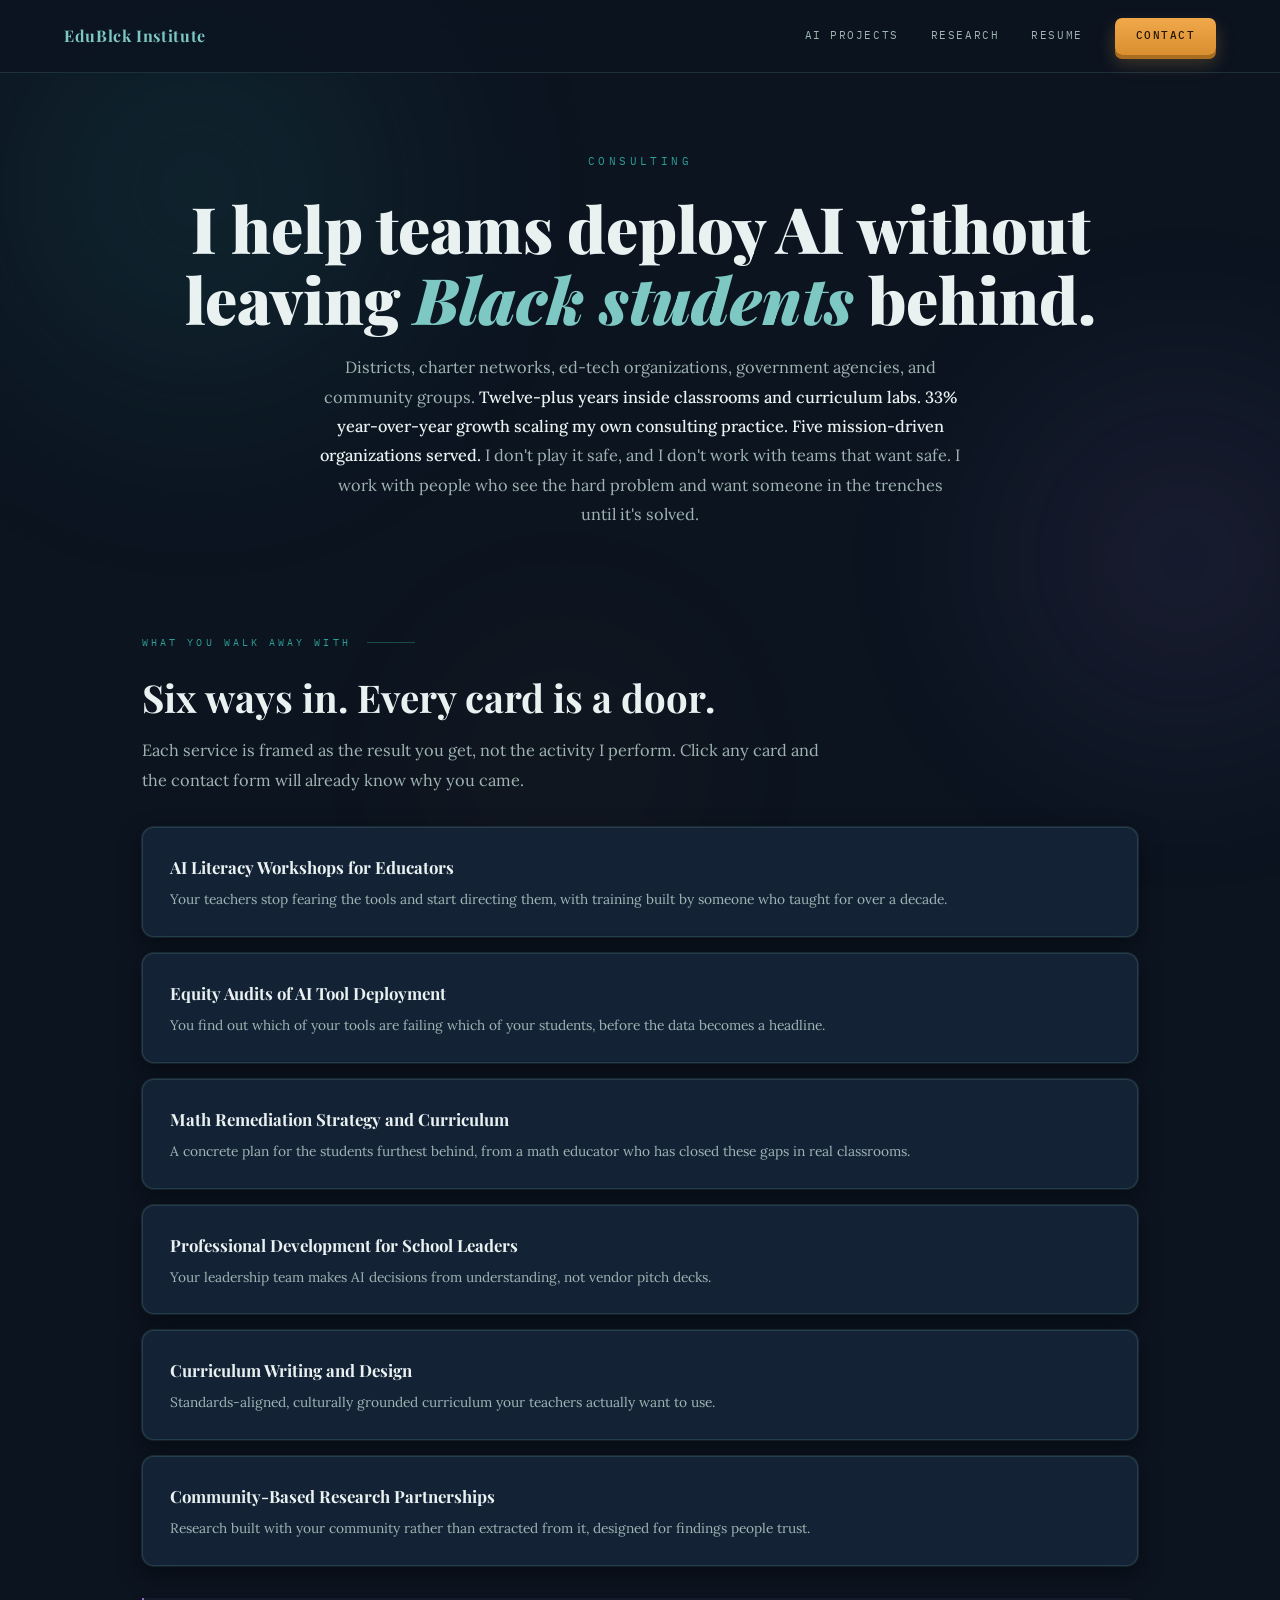
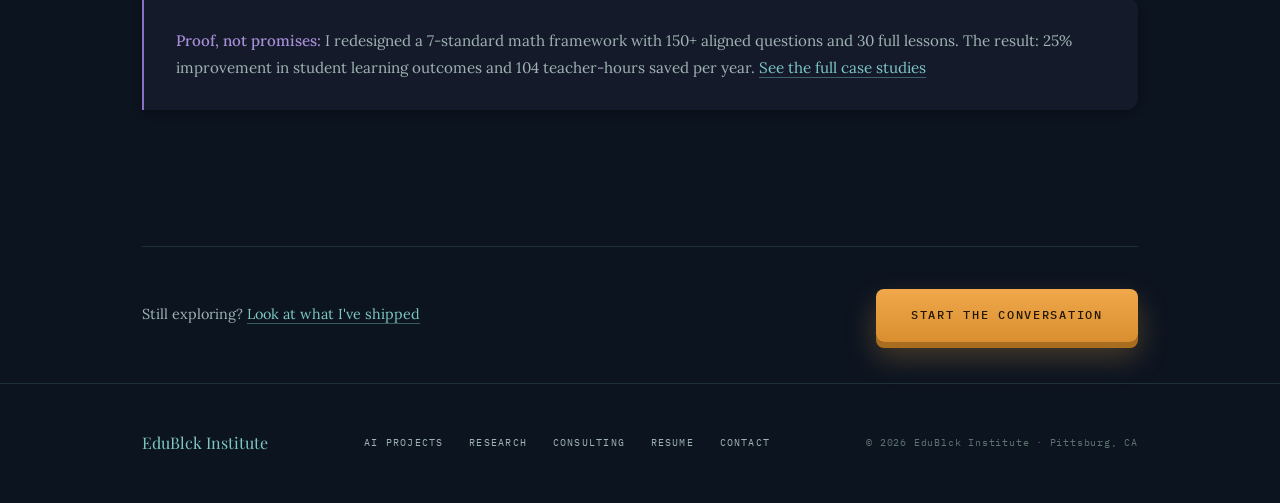
==== consulting.html @ 50e4b8c8 "Add files via upload" ====
<!DOCTYPE html>
<html lang="en">
<head>
    <meta charset="UTF-8">
    <meta name="viewport" content="width=device-width, initial-scale=1.0">
    <title>Consulting · Karla Hannah</title>
    <meta name="description" content="AI literacy workshops, equity audits, math remediation strategy, and curriculum design for districts, ed-tech teams, and community organizations. 12+ years inside classrooms.">
    <link rel="preconnect" href="https://fonts.googleapis.com">
    <link rel="preconnect" href="https://fonts.gstatic.com" crossorigin>
    <link href="https://fonts.googleapis.com/css2?family=Playfair+Display:ital,wght@0,700;0,900;1,700;1,900&family=Lora:ital,wght@0,400;0,500;1,400&family=IBM+Plex+Mono:wght@400;500&display=swap" rel="stylesheet">
    <link rel="stylesheet" href="styles.css">
</head>
<body>

<div class="aurora" aria-hidden="true">
    <div class="blob b1"></div>
    <div class="blob b2"></div>
    <div class="blob b3"></div>
</div>

<nav class="slim">
    <a href="index.html" class="nav-logo">EduBlck Institute</a>
    <a href="projects.html" class="nav-link">AI Projects</a>
    <a href="research.html" class="nav-link">Research</a>
    <a href="resume.html" class="nav-link">Resume</a>
    <a href="contact.html" class="nav-cta">Contact</a>
    <button class="hamburger" id="hamburger" aria-label="Open menu" aria-expanded="false"><span></span><span></span><span></span></button>
</nav>
<div class="drawer-overlay" id="drawerOverlay"></div>
<div class="mobile-drawer" id="mobileDrawer">
    <a href="index.html">Home</a>
    <a href="projects.html">AI Projects</a>
    <a href="research.html">Research</a>
    <a href="resume.html">Resume</a>
    <a href="contact.html">Contact</a>
</div>

<div class="page">
    <div class="wrap">

        <header class="page-head">
            <p class="eyebrow reveal">Consulting</p>
            <h1 class="page-title reveal">I help teams deploy AI without leaving <span class="kinetic">Black students</span> behind.</h1>
            <p class="page-intro reveal">Districts, charter networks, ed-tech organizations, government agencies, and community groups. <strong>Twelve-plus years inside classrooms and curriculum labs. 33% year-over-year growth scaling my own consulting practice. Five mission-driven organizations served.</strong> I don't play it safe, and I don't work with teams that want safe. I work with people who see the hard problem and want someone in the trenches until it's solved.</p>
        </header>

        <section class="section">
            <p class="sec-label reveal">What you walk away with</p>
            <h2 class="reveal">Six ways in. Every card is a door.</h2>
            <p class="page-intro reveal" style="margin:0 0 2rem; text-align:left; max-width:680px;">Each service is framed as the result you get, not the activity I perform. Click any card and the contact form will already know why you came.</p>

            <a class="svc-card reveal" href="contact.html?interest=workshop">
                <span class="svc-arrow">→</span>
                <p class="svc-name">AI Literacy Workshops for Educators</p>
                <p class="svc-result">Your teachers stop fearing the tools and start directing them, with training built by someone who taught for over a decade.</p>
            </a>
            <a class="svc-card reveal" href="contact.html?interest=audit">
                <span class="svc-arrow">→</span>
                <p class="svc-name">Equity Audits of AI Tool Deployment</p>
                <p class="svc-result">You find out which of your tools are failing which of your students, before the data becomes a headline.</p>
            </a>
            <a class="svc-card reveal" href="contact.html?interest=curriculum">
                <span class="svc-arrow">→</span>
                <p class="svc-name">Math Remediation Strategy and Curriculum</p>
                <p class="svc-result">A concrete plan for the students furthest behind, from a math educator who has closed these gaps in real classrooms.</p>
            </a>
            <a class="svc-card reveal" href="contact.html?interest=general">
                <span class="svc-arrow">→</span>
                <p class="svc-name">Professional Development for School Leaders</p>
                <p class="svc-result">Your leadership team makes AI decisions from understanding, not vendor pitch decks.</p>
            </a>
            <a class="svc-card reveal" href="contact.html?interest=curriculum">
                <span class="svc-arrow">→</span>
                <p class="svc-name">Curriculum Writing and Design</p>
                <p class="svc-result">Standards-aligned, culturally grounded curriculum your teachers actually want to use.</p>
            </a>
            <a class="svc-card reveal" href="contact.html?interest=research">
                <span class="svc-arrow">→</span>
                <p class="svc-name">Community-Based Research Partnerships</p>
                <p class="svc-result">Research built with your community rather than extracted from it, designed for findings people trust.</p>
            </a>

            <div class="proof-block reveal">
                <p><strong>Proof, not promises:</strong> I redesigned a 7-standard math framework with 150+ aligned questions and 30 full lessons. The result: 25% improvement in student learning outcomes and 104 teacher-hours saved per year. <a href="projects.html">See the full case studies</a></p>
            </div>
        </section>

        <div class="cta-band reveal">
            <p class="cta-related">Still exploring? <a href="projects.html">Look at what I've shipped</a></p>
            <a href="contact.html?interest=general" class="btn btn-primary">Start the conversation</a>
        </div>
    </div>

    <footer>
        <div class="wrap foot-inner">
            <span class="foot-logo">EduBlck Institute</span>
            <div class="foot-links">
                <a href="projects.html">AI Projects</a>
                <a href="research.html">Research</a>
                <a href="consulting.html">Consulting</a>
                <a href="resume.html">Resume</a>
                <a href="contact.html">Contact</a>
            </div>
            <p class="foot-line">© 2026 EduBlck Institute · Pittsburg, CA</p>
        </div>
    </footer>
</div>

<script src="app.js"></script>
</body>
</html>
---- styles.css ----
/* ============================================================
   EDUBLCK INSTITUTE / DEEP OCEAN AURORA DESIGN SYSTEM
   Built from edublck_design_system_v1 (Phase 5, locked)
   ============================================================ */
:root {
  --ocean: #0C1420;
  --ocean-raise: #101B2B;
  --ocean-card: #142236;
  --teal: #2E9E97;
  --teal-bright: #7EC8C4;
  --violet: #8B6FC4;
  --violet-soft: #A78FD6;
  --amber: #F0A84B;
  --amber-deep: #D98F2F;
  --amber-ledge: #A86D1E;
  --seaglass: #E9F2F1;
  --seaglass-muted: #9FB4B2;
  --ink-muted: #5E7370;
  --line: rgba(126, 200, 196, 0.16);
  --line-strong: rgba(126, 200, 196, 0.35);

  --t-micro: 180ms;
  --t-move: 450ms;
  --t-reveal: 900ms;
  --t-ambient: 18s;
  --ease-out: cubic-bezier(0.22, 1, 0.36, 1);
  --ease-spring: cubic-bezier(0.34, 1.56, 0.64, 1);

  --e1: 0 2px 8px rgba(0,0,0,0.35);
  --e2: 0 8px 24px rgba(0,0,0,0.45), 0 0 0 1px var(--line);
  --e3: 0 16px 48px rgba(0,0,0,0.55), 0 4px 16px rgba(46,158,151,0.12), 0 0 0 1px var(--line-strong);
  --e4: 0 28px 80px rgba(0,0,0,0.65), 0 8px 32px rgba(139,111,196,0.18), 0 0 0 1px var(--line-strong);

  --display: 'Playfair Display', Georgia, serif;
  --body: 'Lora', Georgia, serif;
  --mono: 'IBM Plex Mono', 'Courier New', monospace;
}

* { margin: 0; padding: 0; box-sizing: border-box; }
html { scroll-behavior: smooth; }
body {
  background: var(--ocean);
  color: var(--seaglass);
  font-family: var(--body);
  font-size: 17px;
  line-height: 1.8;
  overflow-x: hidden;
}
::selection { background: var(--teal); color: var(--ocean); }

/* ============ AMBIANCE: AURORA ============ */
.aurora { position: fixed; inset: 0; z-index: 0; pointer-events: none; overflow: hidden; }
.aurora .blob {
  position: absolute; border-radius: 50%;
  filter: blur(90px); opacity: 0.32;
  animation: drift var(--t-ambient) ease-in-out infinite alternate;
}
.aurora .b1 { width: 55vw; height: 55vw; background: radial-gradient(circle, rgba(46,158,151,0.5), transparent 65%); top: -18%; left: -12%; }
.aurora .b2 { width: 45vw; height: 45vw; background: radial-gradient(circle, rgba(139,111,196,0.45), transparent 65%); top: 30%; right: -15%; animation-delay: -6s; }
.aurora .b3 { width: 38vw; height: 38vw; background: radial-gradient(circle, rgba(240,168,75,0.14), transparent 65%); bottom: -12%; left: 25%; animation-delay: -12s; }
@keyframes drift {
  from { transform: translate(0,0) scale(1); }
  to   { transform: translate(4vw, -3vh) scale(1.12); }
}

.page { position: relative; z-index: 1; }

/* ============ NAV (destination pages) ============ */
nav.slim {
  position: fixed; top: 0; left: 0; right: 0; z-index: 200;
  display: flex; align-items: center; gap: 2rem;
  padding: 1.1rem 4rem;
  background: rgba(12, 20, 32, 0.82);
  backdrop-filter: blur(14px);
  -webkit-backdrop-filter: blur(14px);
  border-bottom: 1px solid var(--line);
}
.nav-logo {
  font-family: var(--display); font-weight: 700; font-size: 1rem;
  color: var(--teal-bright); text-decoration: none; letter-spacing: 0.04em;
  margin-right: auto;
}
nav.slim a.nav-link {
  color: var(--seaglass-muted); text-decoration: none;
  font-family: var(--mono); font-size: 0.7rem;
  letter-spacing: 0.14em; text-transform: uppercase;
  padding-bottom: 3px; position: relative;
  transition: color var(--t-micro);
}
nav.slim a.nav-link::after {
  content: ''; position: absolute; left: 0; bottom: 0;
  width: 0%; height: 1px; background: var(--teal);
  transition: width var(--t-move) var(--ease-out);
}
nav.slim a.nav-link:hover { color: var(--teal-bright); }
nav.slim a.nav-link:hover::after { width: 100%; }
.nav-cta {
  font-family: var(--mono); font-size: 0.68rem; letter-spacing: 0.14em;
  text-transform: uppercase; text-decoration: none;
  color: #241704; font-weight: 500;
  background: linear-gradient(180deg, var(--amber), var(--amber-deep));
  padding: 0.55rem 1.3rem; border-radius: 7px;
  box-shadow: 0 4px 0 var(--amber-ledge), 0 8px 18px rgba(240,168,75,0.25);
  transition: transform var(--t-micro) var(--ease-out), box-shadow var(--t-micro) var(--ease-out);
}
.nav-cta:hover { transform: translateY(-2px); box-shadow: 0 6px 0 var(--amber-ledge), 0 12px 26px rgba(240,168,75,0.35); }
.nav-cta:active { transform: translateY(2px); box-shadow: 0 1px 0 var(--amber-ledge), 0 4px 10px rgba(240,168,75,0.2); }

/* Mobile drawer */
.hamburger {
  display: none; flex-direction: column; gap: 5px;
  background: none; border: none; cursor: pointer; padding: 6px; z-index: 300;
}
.hamburger span { width: 24px; height: 2px; background: var(--teal-bright); transition: transform var(--t-move), opacity var(--t-move); }
.hamburger.open span:nth-child(1) { transform: translateY(7px) rotate(45deg); }
.hamburger.open span:nth-child(2) { opacity: 0; }
.hamburger.open span:nth-child(3) { transform: translateY(-7px) rotate(-45deg); }
.mobile-drawer {
  position: fixed; top: 0; right: -100%; z-index: 250;
  width: min(300px, 85vw); height: 100vh;
  background: var(--ocean-raise); border-left: 1px solid var(--line-strong);
  display: flex; flex-direction: column; justify-content: center;
  padding: 3rem 2.4rem; gap: 1.7rem;
  transition: right var(--t-move) var(--ease-out);
}
.mobile-drawer.open { right: 0; }
.mobile-drawer a { color: var(--seaglass); text-decoration: none; font-family: var(--display); font-size: 1.35rem; }
.mobile-drawer a:hover { color: var(--teal-bright); }
.drawer-overlay {
  position: fixed; inset: 0; z-index: 240;
  background: rgba(0,0,0,0.6); opacity: 0; pointer-events: none;
  transition: opacity var(--t-move);
}
.drawer-overlay.open { opacity: 1; pointer-events: auto; }

/* ============ LAYOUT ============ */
.wrap { max-width: 1060px; margin: 0 auto; padding: 0 2rem; }
.page-head { padding: 9.5rem 0 3.5rem; text-align: center; }
.eyebrow {
  font-family: var(--mono); font-size: 0.66rem; letter-spacing: 0.32em;
  text-transform: uppercase; color: var(--teal); margin-bottom: 1.4rem;
}
h1.page-title {
  font-family: var(--display); font-weight: 900;
  font-size: clamp(2.4rem, 6vw, 4rem); line-height: 1.1;
  margin-bottom: 1.2rem;
}
h1.page-title .kinetic {
  display: inline-block; font-style: italic; color: var(--teal-bright);
  transition: letter-spacing var(--t-move) var(--ease-out), color var(--t-move);
}
h1.page-title .kinetic:hover { letter-spacing: 0.05em; color: var(--violet-soft); }
.page-intro { max-width: 640px; margin: 0 auto; color: var(--seaglass-muted); font-size: 1.02rem; }
.page-intro strong { color: var(--seaglass); font-weight: 500; }
.section { padding: 3rem 0 4.5rem; }
.sec-label {
  font-family: var(--mono); font-size: 0.64rem; letter-spacing: 0.3em;
  text-transform: uppercase; color: var(--teal); margin-bottom: 1.4rem;
  display: flex; align-items: center; gap: 1rem;
}
.sec-label::after { content: ''; flex: 0 0 48px; height: 1px; background: var(--teal); opacity: 0.4; }
h2 { font-family: var(--display); font-weight: 700; font-size: clamp(1.7rem, 3.5vw, 2.4rem); line-height: 1.2; margin-bottom: 1rem; }

/* ============ SCROLL REVEAL ============ */
.reveal { opacity: 0; transform: translateY(28px); transition: opacity var(--t-reveal) var(--ease-out), transform var(--t-reveal) var(--ease-out); }
.reveal.visible { opacity: 1; transform: translateY(0); }

/* ============ BUTTONS ============ */
.btn {
  display: inline-block; font-family: var(--mono); font-size: 0.72rem;
  letter-spacing: 0.15em; text-transform: uppercase; font-weight: 500;
  cursor: pointer; border-radius: 8px; padding: 1rem 2.2rem;
  border: none; text-decoration: none; text-align: center;
}
.btn-primary {
  background: linear-gradient(180deg, var(--amber), var(--amber-deep));
  color: #241704;
  box-shadow: 0 6px 0 var(--amber-ledge), 0 14px 30px rgba(240,168,75,0.28);
  transition: transform var(--t-micro) var(--ease-out), box-shadow var(--t-micro) var(--ease-out), filter var(--t-micro);
}
.btn-primary:hover { transform: translateY(-3px); box-shadow: 0 9px 0 var(--amber-ledge), 0 20px 40px rgba(240,168,75,0.38); filter: brightness(1.05); }
.btn-primary:active { transform: translateY(3px); box-shadow: 0 2px 0 var(--amber-ledge), 0 6px 14px rgba(240,168,75,0.25); }
.btn-ghost {
  background: rgba(46,158,151,0.06); color: var(--teal-bright);
  border: 1px solid var(--line-strong);
  backdrop-filter: blur(6px);
  transition: transform var(--t-micro) var(--ease-out), border-color var(--t-micro), background var(--t-micro), box-shadow var(--t-micro);
}
.btn-ghost:hover { transform: translateY(-3px); border-color: var(--teal); background: rgba(46,158,151,0.14); box-shadow: 0 12px 28px rgba(46,158,151,0.18); }
.btn-ghost:active { transform: translateY(0); }

/* ============ ENTRY FORK ============ */
.fork-head { min-height: 38vh; display: flex; flex-direction: column; justify-content: flex-end; text-align: center; padding: 8rem 0 2.5rem; }
.tile-grid {
  display: grid; grid-template-columns: repeat(auto-fit, minmax(215px, 1fr));
  gap: 1.5rem; padding: 1.5rem 0 2.5rem;
}
.path-tile {
  position: relative; display: block; text-decoration: none;
  background: linear-gradient(160deg, rgba(20,34,54,0.9), rgba(16,27,43,0.95));
  backdrop-filter: blur(10px);
  border: 1px solid var(--line); border-radius: 14px;
  padding: 2.6rem 1.6rem 2rem; text-align: center;
  box-shadow: var(--e2);
  transition: transform var(--t-move) var(--ease-out), box-shadow var(--t-move) var(--ease-out), border-color var(--t-move);
}
.path-tile:hover { transform: translateY(-10px); box-shadow: var(--e4); border-color: var(--line-strong); }
.path-tile:active { transform: translateY(-6px) scale(0.99); transition-duration: var(--t-micro); }
.tile-icon {
  width: 58px; height: 58px; margin: 0 auto 1.2rem;
  display: flex; align-items: center; justify-content: center;
  border-radius: 16px;
  background: linear-gradient(145deg, rgba(46,158,151,0.22), rgba(139,111,196,0.22));
  border: 1px solid var(--line-strong);
  box-shadow: 0 10px 24px rgba(0,0,0,0.4), inset 0 1px 0 rgba(233,242,241,0.12);
  animation: floaty 5.5s ease-in-out infinite;
}
.path-tile:nth-child(2) .tile-icon { animation-delay: -1.4s; }
.path-tile:nth-child(3) .tile-icon { animation-delay: -2.8s; }
.path-tile:nth-child(4) .tile-icon { animation-delay: -4.2s; }
.path-tile:hover .tile-icon { animation-play-state: paused; transform: translateY(-4px) scale(1.06); transition: transform var(--t-move) var(--ease-spring); }
@keyframes floaty { 0%, 100% { transform: translateY(0); } 50% { transform: translateY(-9px); } }
.tile-icon svg { width: 26px; height: 26px; stroke: var(--teal-bright); fill: none; stroke-width: 1.7; stroke-linecap: round; stroke-linejoin: round; }
.tile-name { font-family: var(--display); font-size: 1.08rem; font-weight: 700; color: var(--seaglass); margin-bottom: 0.35rem; }
.tile-line { font-size: 0.8rem; color: var(--seaglass-muted); font-style: italic; }
.tile-glow {
  position: absolute; inset: auto 15% -18px 15%; height: 26px; border-radius: 50%;
  background: radial-gradient(ellipse, rgba(46,158,151,0.35), transparent 70%);
  filter: blur(10px); opacity: 0; transition: opacity var(--t-move); pointer-events: none;
}
.path-tile:hover .tile-glow { opacity: 1; }
.fast-lane {
  text-align: center; padding-bottom: 3rem;
  font-family: var(--mono); font-size: 0.7rem; letter-spacing: 0.12em; text-transform: uppercase;
}
.fast-lane a { color: var(--ink-muted); text-decoration: none; border-bottom: 1px solid transparent; transition: color var(--t-micro), border-color var(--t-micro); }
.fast-lane a:hover { color: var(--teal-bright); border-color: var(--teal-bright); }

/* ============ CARDS / ACCORDION ============ */
.acc-card {
  background: var(--ocean-card); border: 1px solid var(--line); border-radius: 12px;
  margin-bottom: 1.1rem; box-shadow: var(--e2); overflow: hidden;
  transition: transform var(--t-move) var(--ease-out), box-shadow var(--t-move) var(--ease-out), border-color var(--t-move);
}
.acc-card:hover { border-color: var(--line-strong); }
.acc-card.open { box-shadow: var(--e4); transform: translateY(-4px); border-color: var(--line-strong); }
.acc-head {
  width: 100%; display: flex; align-items: center; gap: 1.4rem;
  padding: 1.6rem 1.8rem; cursor: pointer; background: none; border: none;
  text-align: left; color: var(--seaglass); font-family: var(--body);
}
.acc-index { font-family: var(--mono); font-size: 0.72rem; color: var(--teal); letter-spacing: 0.1em; flex-shrink: 0; }
.acc-title { font-family: var(--display); font-size: 1.15rem; font-weight: 700; flex: 1; line-height: 1.35; }
.acc-stat { font-family: var(--display); font-size: 1.35rem; font-weight: 900; color: var(--teal-bright); flex-shrink: 0; }
.acc-chev { flex-shrink: 0; transition: transform var(--t-move) var(--ease-out); color: var(--seaglass-muted); }
.acc-card.open .acc-chev { transform: rotate(180deg); color: var(--teal-bright); }
.acc-body { max-height: 0; overflow: hidden; transition: max-height var(--t-move) var(--ease-out); }
.acc-inner { padding: 0 1.8rem 1.8rem; }
.beat { display: grid; grid-template-columns: 110px 1fr; gap: 1.2rem; padding: 0.85rem 0; border-top: 1px solid var(--line); }
.beat-label { font-family: var(--mono); font-size: 0.62rem; letter-spacing: 0.16em; text-transform: uppercase; color: var(--violet-soft); padding-top: 0.35rem; }
.beat p { font-size: 0.92rem; color: var(--seaglass-muted); line-height: 1.85; }
.beat p strong { color: var(--seaglass); font-weight: 500; }
.tag-row { display: flex; flex-wrap: wrap; gap: 0.6rem; padding-top: 1.2rem; }
.tag {
  font-family: var(--mono); font-size: 0.6rem; letter-spacing: 0.1em; text-transform: uppercase;
  color: var(--seaglass-muted); border: 1px solid var(--line); border-radius: 20px;
  padding: 0.35rem 0.9rem; transition: all var(--t-micro) var(--ease-out);
}
.tag:hover { color: var(--teal-bright); border-color: var(--teal); transform: translateY(-2px); background: rgba(46,158,151,0.08); }

/* ============ STAT CARDS ============ */
.stat-grid { display: grid; grid-template-columns: repeat(auto-fit, minmax(200px, 1fr)); gap: 1.4rem; }
.stat-card {
  background: var(--ocean-card); border: 1px solid var(--line); border-radius: 12px;
  padding: 1.8rem; box-shadow: var(--e2); text-align: center;
  transition: transform var(--t-move) var(--ease-out), box-shadow var(--t-move) var(--ease-out);
}
.stat-card:hover { transform: translateY(-6px); box-shadow: var(--e3); }
.stat-num { font-family: var(--display); font-size: 2.4rem; font-weight: 900; color: var(--teal-bright); line-height: 1; }
.stat-num sup { font-size: 0.42em; color: var(--violet-soft); }
.stat-lbl { font-family: var(--mono); font-size: 0.6rem; letter-spacing: 0.13em; text-transform: uppercase; color: var(--seaglass-muted); margin-top: 0.8rem; line-height: 1.8; }

/* ============ SERVICE CARDS ============ */
.svc-card {
  display: block; text-decoration: none;
  background: var(--ocean-card); border: 1px solid var(--line); border-radius: 12px;
  padding: 1.5rem 1.7rem; margin-bottom: 1rem; box-shadow: var(--e2);
  transition: transform var(--t-move) var(--ease-out), box-shadow var(--t-move) var(--ease-out), border-color var(--t-move);
}
.svc-card:hover { transform: translateY(-5px) translateX(4px); box-shadow: var(--e3); border-color: var(--line-strong); }
.svc-name { font-family: var(--display); font-size: 1.05rem; font-weight: 700; color: var(--seaglass); margin-bottom: 0.3rem; }
.svc-result { font-size: 0.86rem; color: var(--seaglass-muted); }
.svc-arrow { float: right; color: var(--teal-bright); font-family: var(--mono); font-size: 0.8rem; opacity: 0; transform: translateX(-6px); transition: opacity var(--t-micro), transform var(--t-move) var(--ease-out); }
.svc-card:hover .svc-arrow { opacity: 1; transform: translateX(0); }

/* ============ PROOF / QUOTE BLOCKS ============ */
.proof-block {
  border-left: 2px solid var(--violet); border-radius: 0 12px 12px 0;
  background: rgba(139,111,196,0.07); padding: 1.8rem 2rem; margin: 2rem 0;
  box-shadow: var(--e1);
}
.proof-block p { color: var(--seaglass-muted); font-size: 0.95rem; }
.proof-block p strong { color: var(--violet-soft); font-weight: 500; }
.proof-block a { color: var(--teal-bright); text-decoration: none; border-bottom: 1px solid rgba(126,200,196,0.4); }

/* ============ THEME TILES (research) ============ */
.theme-grid { display: grid; grid-template-columns: repeat(auto-fit, minmax(190px, 1fr)); gap: 0.9rem; margin-bottom: 1.4rem; }
.theme-tile {
  background: var(--ocean-card); border: 1px solid var(--line); border-radius: 10px;
  padding: 1.2rem 1rem; text-align: center; cursor: pointer;
  font-family: var(--mono); font-size: 0.66rem; letter-spacing: 0.1em; text-transform: uppercase;
  color: var(--seaglass-muted); box-shadow: var(--e1);
  transition: all var(--t-move) var(--ease-out);
}
.theme-tile:hover { transform: translateY(-4px); color: var(--teal-bright); border-color: var(--line-strong); box-shadow: var(--e3); }
.theme-tile.active { color: var(--ocean); background: linear-gradient(145deg, var(--teal-bright), var(--teal)); border-color: var(--teal); box-shadow: var(--e3); }
.theme-detail {
  background: var(--ocean-card); border: 1px solid var(--line-strong); border-radius: 12px;
  padding: 2rem; box-shadow: var(--e4); display: none;
}
.theme-detail.show { display: block; animation: themein var(--t-move) var(--ease-out); }
@keyframes themein { from { opacity: 0; transform: translateY(14px); } to { opacity: 1; transform: translateY(0); } }
.theme-detail h3 { font-family: var(--display); font-size: 1.25rem; margin-bottom: 0.4rem; }
.theme-detail .src { font-size: 0.78rem; font-style: italic; color: var(--ink-muted); margin-bottom: 1rem; }
.theme-detail p.body { font-size: 0.94rem; color: var(--seaglass-muted); }

/* ============ FORMS ============ */
.form-col { max-width: 460px; margin: 0 auto; display: flex; flex-direction: column; gap: 1.3rem; }
.f-group { display: flex; flex-direction: column; }
.f-group > label {
  font-family: var(--mono); font-size: 0.64rem; letter-spacing: 0.14em;
  text-transform: uppercase; color: var(--teal-bright); margin-bottom: 0.6rem;
}
.f-group input[type="text"], .f-group input[type="email"], .f-group textarea {
  width: 100%; padding: 1rem 1.1rem; border-radius: 8px;
  background: var(--ocean-raise); border: 1px solid var(--line);
  color: var(--seaglass); font-family: var(--body); font-size: 0.95rem;
  transition: border-color var(--t-micro), box-shadow var(--t-move) var(--ease-out);
}
.f-group input:focus, .f-group textarea:focus {
  outline: none; border-color: var(--teal);
  box-shadow: 0 0 0 4px rgba(46,158,151,0.15), 0 0 24px rgba(46,158,151,0.2);
}
.check-group { display: flex; flex-direction: column; gap: 0.75rem; }
.check-label {
  display: flex; align-items: flex-start; cursor: pointer;
  font-size: 0.92rem; color: var(--seaglass-muted); line-height: 1.5;
  transition: color var(--t-micro);
}
.check-label:hover { color: var(--seaglass); }
.check-label input[type="checkbox"] {
  margin-right: 0.8rem; margin-top: 4px; width: 17px; height: 17px;
  flex-shrink: 0; accent-color: var(--teal); cursor: pointer;
}
.consent-group { border-top: 1px solid var(--line); padding-top: 1.5rem; }
.err { color: #E58A6E; font-size: 0.8rem; margin-top: 0.45rem; display: none; }
.err.show { display: block; }
.reply-line { font-family: var(--mono); font-size: 0.62rem; letter-spacing: 0.12em; text-transform: uppercase; color: var(--ink-muted); }
.form-msg { padding: 1rem 1.2rem; border-radius: 8px; font-size: 0.9rem; display: none; }
.form-msg.success { display: block; background: rgba(46,158,151,0.12); color: var(--teal-bright); border: 1px solid var(--line-strong); }
.form-msg.error { display: block; background: rgba(229,138,110,0.08); color: #E5A08C; border: 1px solid rgba(229,138,110,0.3); }

/* ============ RESUME (quiet room) ============ */
.resume-wrap { max-width: 780px; margin: 0 auto; }
.resume-block { background: var(--ocean-card); border: 1px solid var(--line); border-radius: 12px; padding: 2.2rem 2.4rem; margin-bottom: 1.4rem; box-shadow: var(--e1); }
.resume-block h3 { font-family: var(--display); font-size: 1.2rem; margin-bottom: 1.1rem; color: var(--teal-bright); }
.r-item { padding: 1rem 0; border-top: 1px solid var(--line); }
.r-item:first-of-type { border-top: none; padding-top: 0; }
.r-role { font-family: var(--body); font-weight: 500; font-size: 1rem; color: var(--seaglass); }
.r-meta { font-family: var(--mono); font-size: 0.62rem; letter-spacing: 0.12em; text-transform: uppercase; color: var(--ink-muted); margin: 0.25rem 0 0.6rem; }
.r-item p.desc { font-size: 0.88rem; color: var(--seaglass-muted); line-height: 1.8; }

/* ============ CTA BAND + FOOTER ============ */
.cta-band {
  display: flex; align-items: center; justify-content: space-between; gap: 1.5rem;
  flex-wrap: wrap; border-top: 1px solid var(--line);
  padding: 2.6rem 0; margin-top: 2rem;
}
.cta-related { font-size: 0.9rem; color: var(--seaglass-muted); }
.cta-related a { color: var(--teal-bright); text-decoration: none; border-bottom: 1px solid rgba(126,200,196,0.4); transition: color var(--t-micro); }
.cta-related a:hover { color: var(--violet-soft); }
footer { border-top: 1px solid var(--line); padding: 2.8rem 0; position: relative; z-index: 1; }
.foot-inner { display: flex; justify-content: space-between; align-items: center; gap: 1.5rem; flex-wrap: wrap; }
.foot-logo { font-family: var(--display); font-size: 1rem; color: var(--teal-bright); }
.foot-links { display: flex; gap: 1.6rem; flex-wrap: wrap; }
.foot-links a { color: var(--seaglass-muted); text-decoration: none; font-family: var(--mono); font-size: 0.64rem; letter-spacing: 0.12em; text-transform: uppercase; transition: color var(--t-micro); }
.foot-links a:hover { color: var(--teal-bright); }
.foot-line { font-family: var(--mono); font-size: 0.62rem; letter-spacing: 0.08em; color: var(--ink-muted); }

/* ============ ACCESSIBILITY + RESPONSIVE ============ */
@media (prefers-reduced-motion: reduce) {
  html { scroll-behavior: auto; }
  .aurora .blob, .tile-icon { animation: none !important; }
  .reveal { opacity: 1; transform: none; transition: none; }
  *, *::before, *::after { transition-duration: 0.001s !important; animation-duration: 0.001s !important; }
}
@media (max-width: 900px) {
  nav.slim { padding: 1rem 1.4rem; gap: 1.2rem; }
  nav.slim a.nav-link, nav.slim .nav-cta { display: none; }
  .hamburger { display: flex; margin-left: auto; }
  .wrap { padding: 0 1.3rem; }
  .page-head { padding: 7.5rem 0 2.5rem; }
  .beat { grid-template-columns: 1fr; gap: 0.3rem; }
  .cta-band { flex-direction: column; align-items: flex-start; }
  .foot-inner { flex-direction: column; align-items: flex-start; }
}
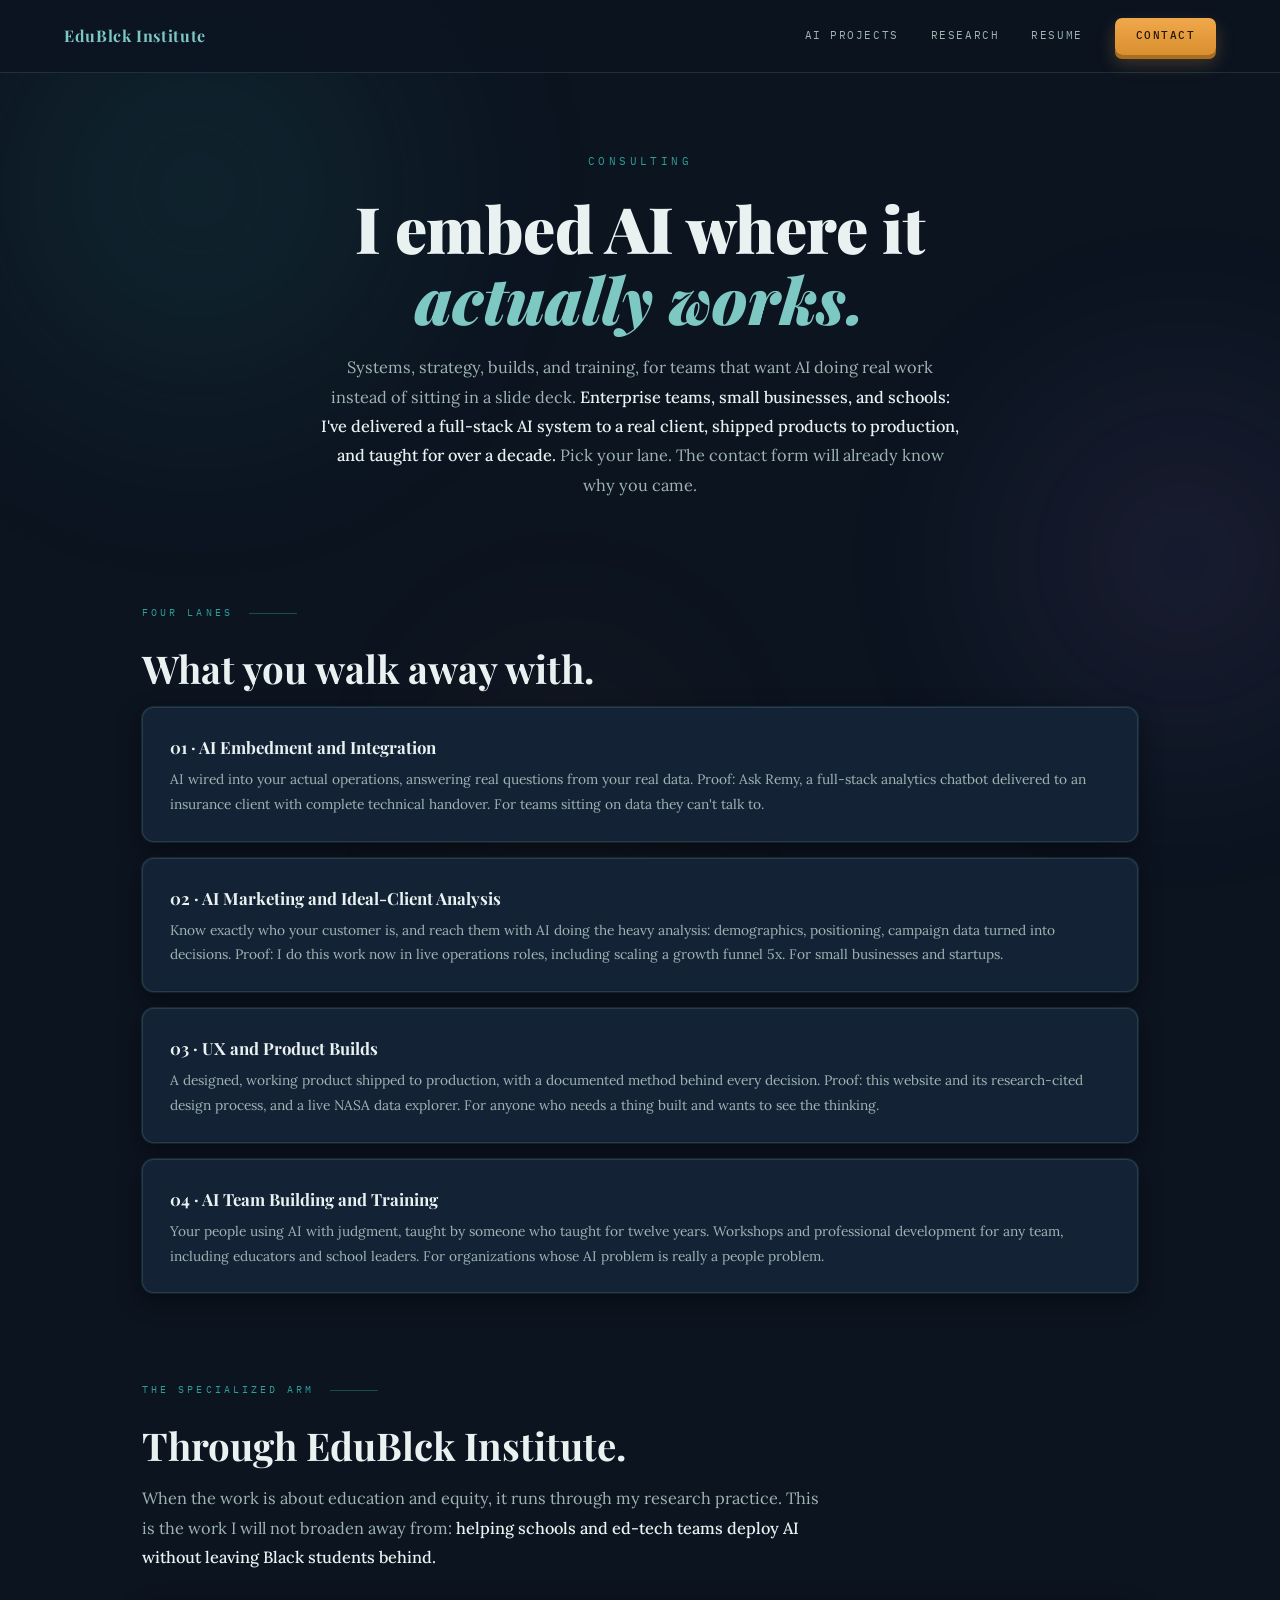
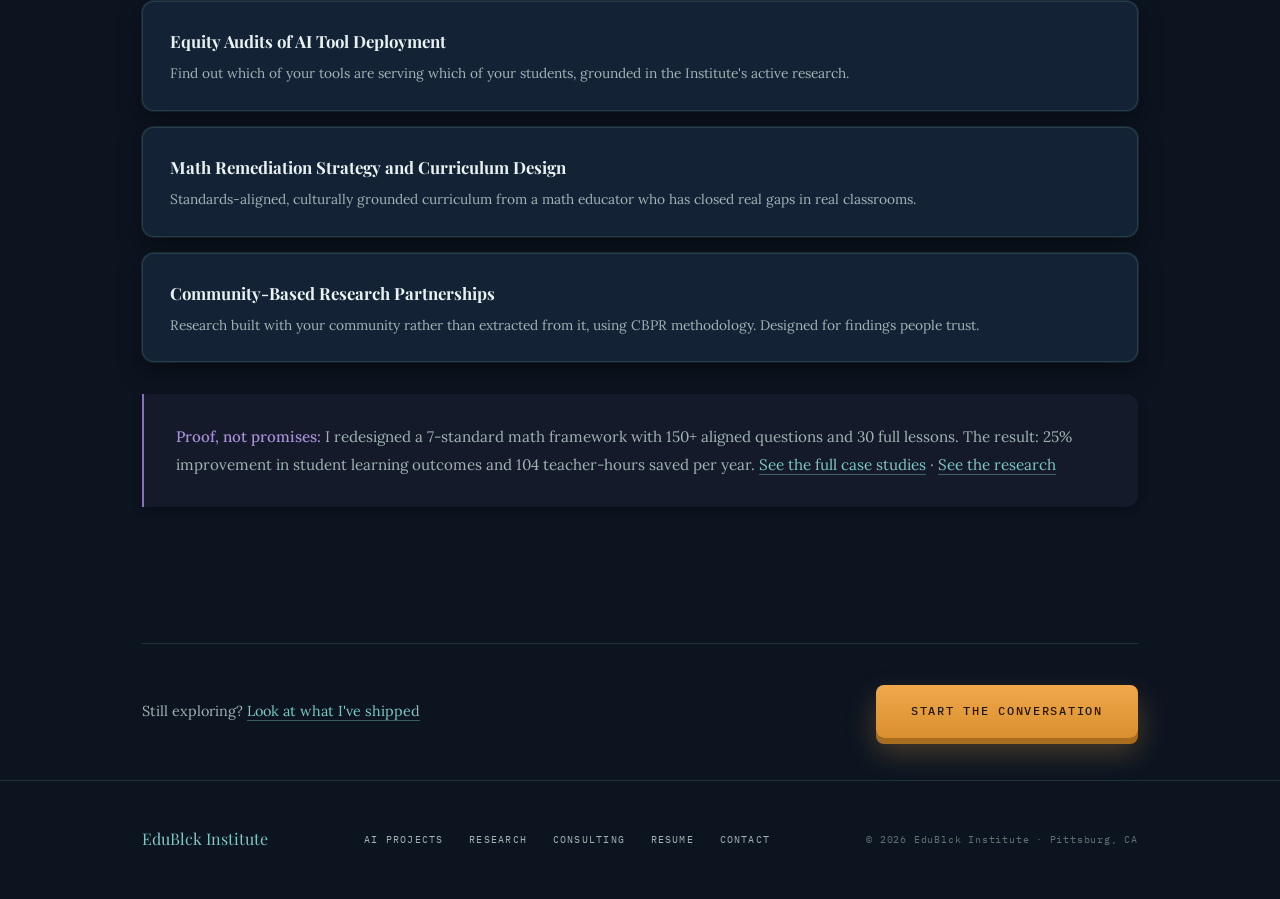
==== commit daf190ce: "Add files via upload" ====
--- a/consulting.html
+++ b/consulting.html
@@ -4,7 +4,7 @@
     <meta charset="UTF-8">
     <meta name="viewport" content="width=device-width, initial-scale=1.0">
     <title>Consulting · Karla Hannah</title>
-    <meta name="description" content="AI literacy workshops, equity audits, math remediation strategy, and curriculum design for districts, ed-tech teams, and community organizations. 12+ years inside classrooms.">
+    <meta name="description" content="AI embedment, AI-driven marketing analysis, UX and product builds, and AI team training, for enterprises, small businesses, and schools. Education equity work runs through EduBlck Institute.">
     <link rel="preconnect" href="https://fonts.googleapis.com">
     <link rel="preconnect" href="https://fonts.gstatic.com" crossorigin>
     <link href="https://fonts.googleapis.com/css2?family=Playfair+Display:ital,wght@0,700;0,900;1,700;1,900&family=Lora:ital,wght@0,400;0,500;1,400&family=IBM+Plex+Mono:wght@400;500&display=swap" rel="stylesheet">
@@ -40,48 +40,57 @@
 
         <header class="page-head">
             <p class="eyebrow reveal">Consulting</p>
-            <h1 class="page-title reveal">I help teams deploy AI without leaving <span class="kinetic">Black students</span> behind.</h1>
-            <p class="page-intro reveal">Districts, charter networks, ed-tech organizations, government agencies, and community groups. <strong>Twelve-plus years inside classrooms and curriculum labs. 33% year-over-year growth scaling my own consulting practice. Five mission-driven organizations served.</strong> I don't play it safe, and I don't work with teams that want safe. I work with people who see the hard problem and want someone in the trenches until it's solved.</p>
+            <h1 class="page-title reveal">I embed AI where it <span class="kinetic">actually works.</span></h1>
+            <p class="page-intro reveal">Systems, strategy, builds, and training, for teams that want AI doing real work instead of sitting in a slide deck. <strong>Enterprise teams, small businesses, and schools: I've delivered a full-stack AI system to a real client, shipped products to production, and taught for over a decade.</strong> Pick your lane. The contact form will already know why you came.</p>
         </header>
 
         <section class="section">
-            <p class="sec-label reveal">What you walk away with</p>
-            <h2 class="reveal">Six ways in. Every card is a door.</h2>
-            <p class="page-intro reveal" style="margin:0 0 2rem; text-align:left; max-width:680px;">Each service is framed as the result you get, not the activity I perform. Click any card and the contact form will already know why you came.</p>
+            <p class="sec-label reveal">Four lanes</p>
+            <h2 class="reveal">What you walk away with.</h2>
 
-            <a class="svc-card reveal" href="contact.html?interest=workshop">
+            <a class="svc-card reveal" href="contact.html?interest=embed">
                 <span class="svc-arrow">→</span>
-                <p class="svc-name">AI Literacy Workshops for Educators</p>
-                <p class="svc-result">Your teachers stop fearing the tools and start directing them, with training built by someone who taught for over a decade.</p>
+                <p class="svc-name">01 · AI Embedment and Integration</p>
+                <p class="svc-result">AI wired into your actual operations, answering real questions from your real data. Proof: Ask Remy, a full-stack analytics chatbot delivered to an insurance client with complete technical handover. For teams sitting on data they can't talk to.</p>
             </a>
-            <a class="svc-card reveal" href="contact.html?interest=audit">
+            <a class="svc-card reveal" href="contact.html?interest=marketing">
+                <span class="svc-arrow">→</span>
+                <p class="svc-name">02 · AI Marketing and Ideal-Client Analysis</p>
+                <p class="svc-result">Know exactly who your customer is, and reach them with AI doing the heavy analysis: demographics, positioning, campaign data turned into decisions. Proof: I do this work now in live operations roles, including scaling a growth funnel 5x. For small businesses and startups.</p>
+            </a>
+            <a class="svc-card reveal" href="contact.html?interest=ux">
+                <span class="svc-arrow">→</span>
+                <p class="svc-name">03 · UX and Product Builds</p>
+                <p class="svc-result">A designed, working product shipped to production, with a documented method behind every decision. Proof: this website and its research-cited design process, and a live NASA data explorer. For anyone who needs a thing built and wants to see the thinking.</p>
+            </a>
+            <a class="svc-card reveal" href="contact.html?interest=training">
+                <span class="svc-arrow">→</span>
+                <p class="svc-name">04 · AI Team Building and Training</p>
+                <p class="svc-result">Your people using AI with judgment, taught by someone who taught for twelve years. Workshops and professional development for any team, including educators and school leaders. For organizations whose AI problem is really a people problem.</p>
+            </a>
+        </section>
+
+        <section class="section" style="padding-top:0;">
+            <p class="sec-label reveal">The specialized arm</p>
+            <h2 class="reveal">Through EduBlck Institute.</h2>
+            <p class="page-intro reveal" style="margin:0 0 1.8rem; text-align:left; max-width:680px;">When the work is about education and equity, it runs through my research practice. This is the work I will not broaden away from: <strong>helping schools and ed-tech teams deploy AI without leaving Black students behind.</strong></p>
+            <a class="svc-card reveal" href="contact.html?interest=institute">
                 <span class="svc-arrow">→</span>
                 <p class="svc-name">Equity Audits of AI Tool Deployment</p>
-                <p class="svc-result">You find out which of your tools are failing which of your students, before the data becomes a headline.</p>
+                <p class="svc-result">Find out which of your tools are serving which of your students, grounded in the Institute's active research.</p>
             </a>
-            <a class="svc-card reveal" href="contact.html?interest=curriculum">
+            <a class="svc-card reveal" href="contact.html?interest=institute">
                 <span class="svc-arrow">→</span>
-                <p class="svc-name">Math Remediation Strategy and Curriculum</p>
-                <p class="svc-result">A concrete plan for the students furthest behind, from a math educator who has closed these gaps in real classrooms.</p>
-            </a>
-            <a class="svc-card reveal" href="contact.html?interest=general">
-                <span class="svc-arrow">→</span>
-                <p class="svc-name">Professional Development for School Leaders</p>
-                <p class="svc-result">Your leadership team makes AI decisions from understanding, not vendor pitch decks.</p>
-            </a>
-            <a class="svc-card reveal" href="contact.html?interest=curriculum">
-                <span class="svc-arrow">→</span>
-                <p class="svc-name">Curriculum Writing and Design</p>
-                <p class="svc-result">Standards-aligned, culturally grounded curriculum your teachers actually want to use.</p>
+                <p class="svc-name">Math Remediation Strategy and Curriculum Design</p>
+                <p class="svc-result">Standards-aligned, culturally grounded curriculum from a math educator who has closed real gaps in real classrooms.</p>
             </a>
             <a class="svc-card reveal" href="contact.html?interest=research">
                 <span class="svc-arrow">→</span>
                 <p class="svc-name">Community-Based Research Partnerships</p>
-                <p class="svc-result">Research built with your community rather than extracted from it, designed for findings people trust.</p>
+                <p class="svc-result">Research built with your community rather than extracted from it, using CBPR methodology. Designed for findings people trust.</p>
             </a>
-
             <div class="proof-block reveal">
-                <p><strong>Proof, not promises:</strong> I redesigned a 7-standard math framework with 150+ aligned questions and 30 full lessons. The result: 25% improvement in student learning outcomes and 104 teacher-hours saved per year. <a href="projects.html">See the full case studies</a></p>
+                <p><strong>Proof, not promises:</strong> I redesigned a 7-standard math framework with 150+ aligned questions and 30 full lessons. The result: 25% improvement in student learning outcomes and 104 teacher-hours saved per year. <a href="projects.html">See the full case studies</a> · <a href="research.html">See the research</a></p>
             </div>
         </section>
 
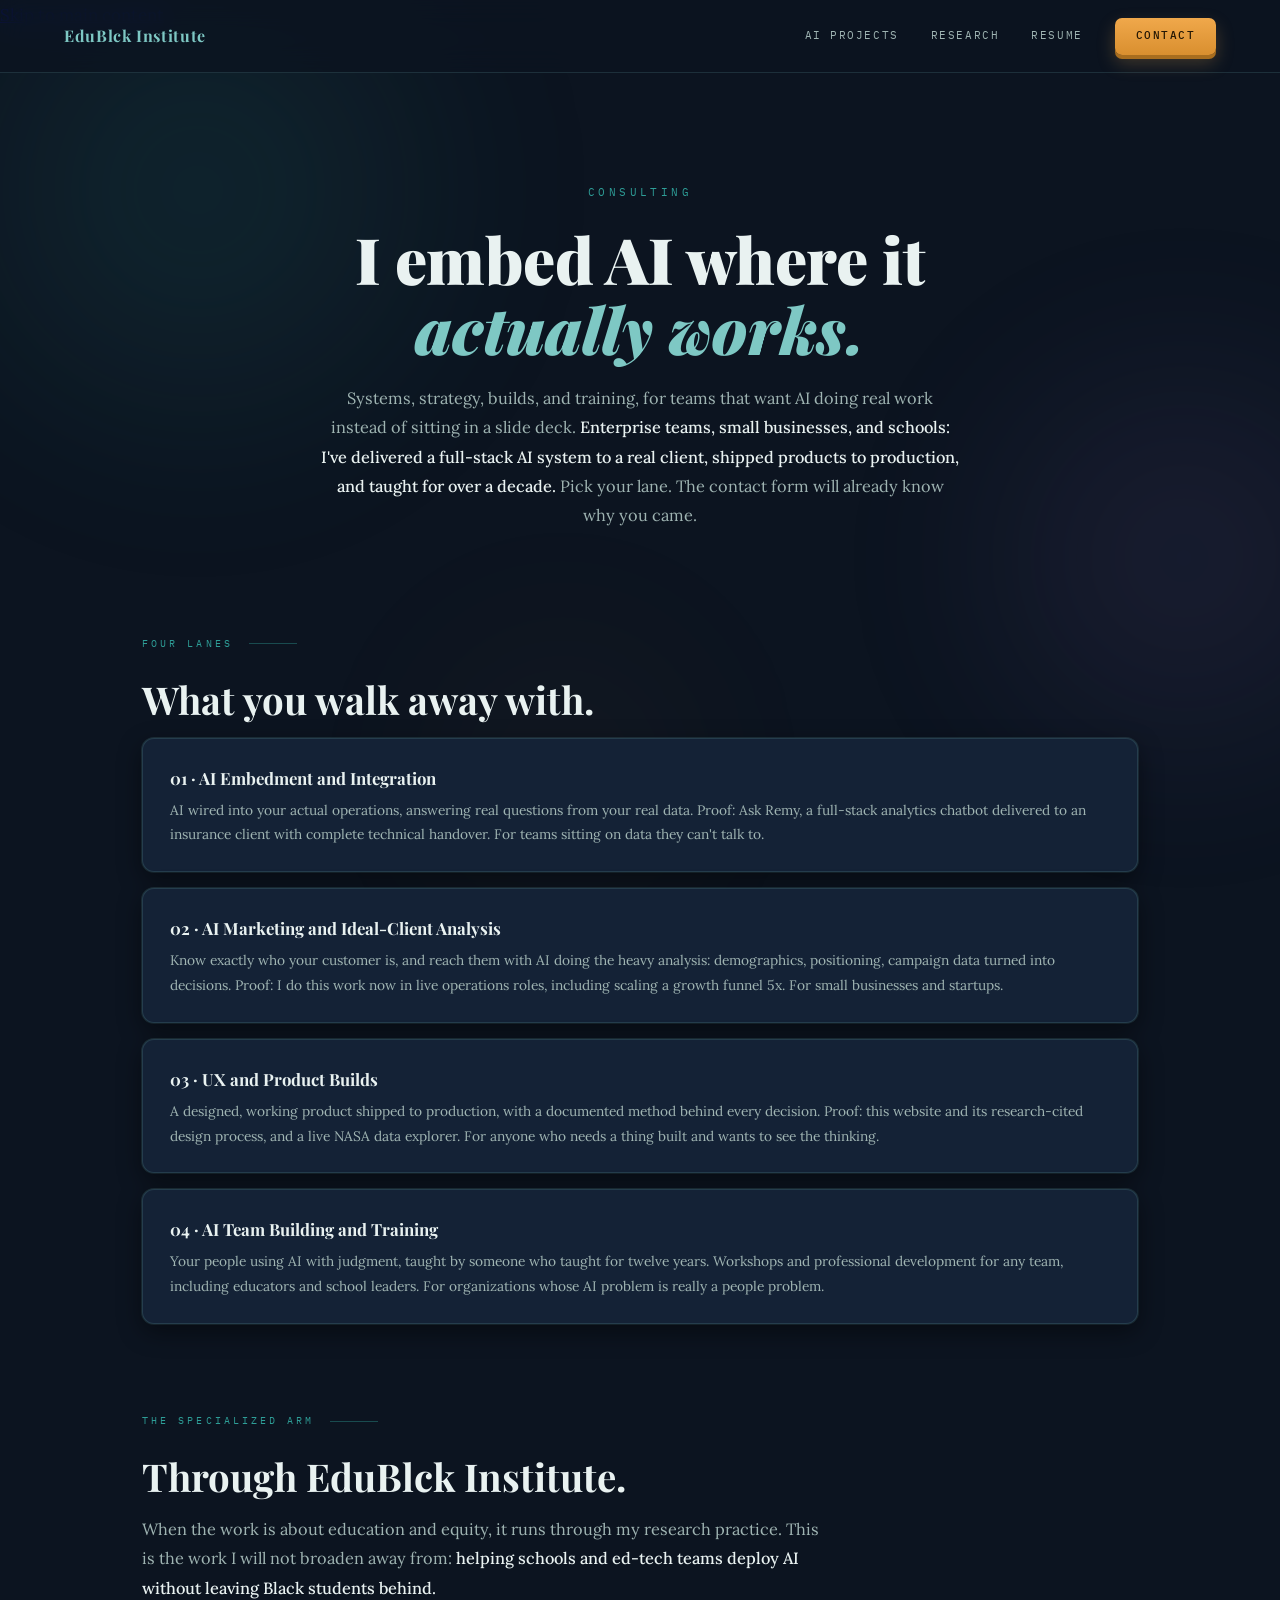
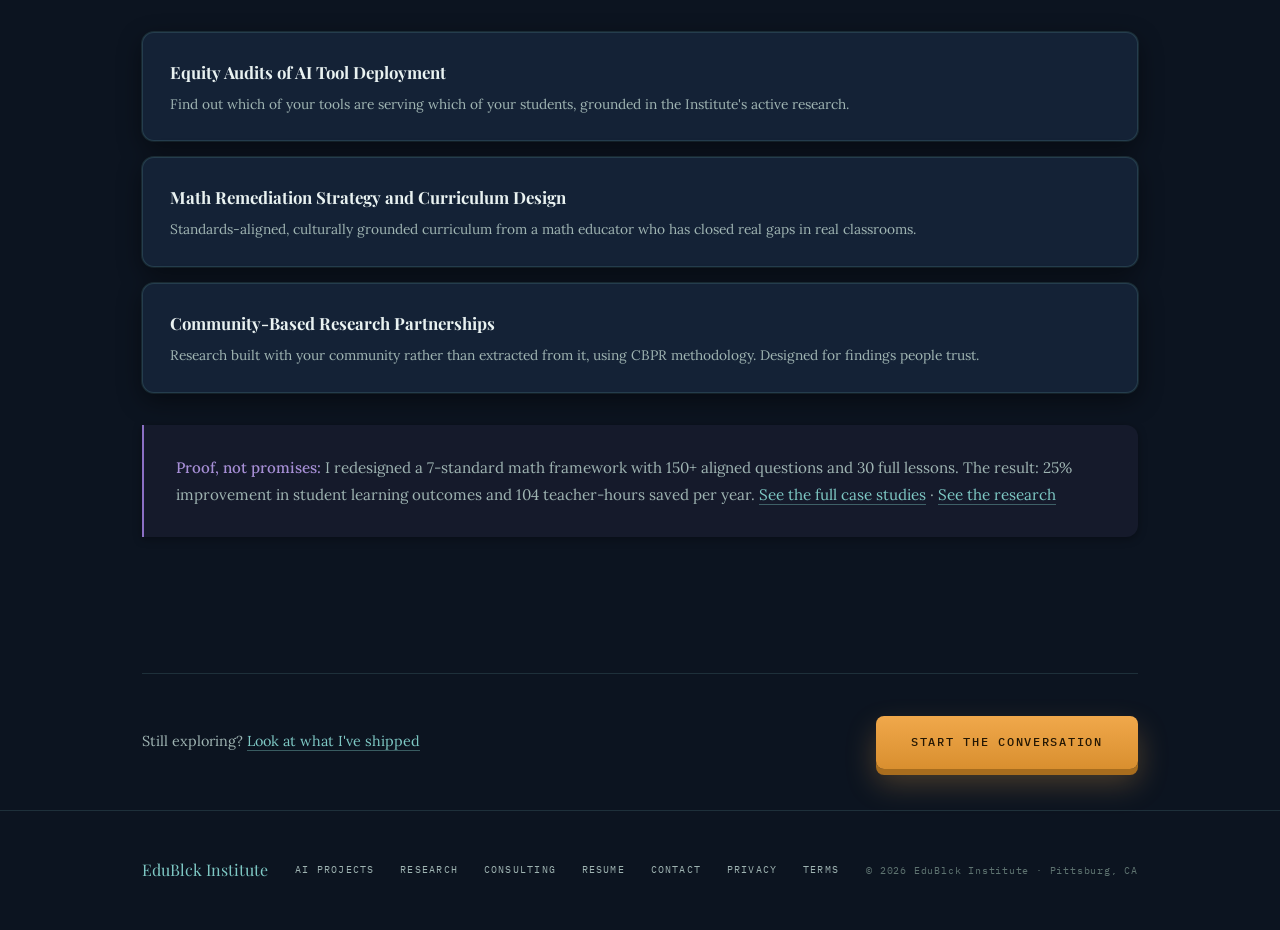
==== commit 654d3157: "Accessibility: skip link, main landmark, footer policy links Co-Authored-By: Claude Opus 5 <noreply@" ====
--- a/consulting.html
+++ b/consulting.html
@@ -11,6 +11,8 @@
     <link rel="stylesheet" href="styles.css">
 </head>
 <body>
+
+<a class="skip-link" href="#main">Skip to main content</a>
 
 <div class="aurora" aria-hidden="true">
     <div class="blob b1"></div>
@@ -36,6 +38,7 @@
 </div>
 
 <div class="page">
+<main id="main">
     <div class="wrap">
 
         <header class="page-head">
@@ -99,6 +102,7 @@
             <a href="contact.html?interest=general" class="btn btn-primary">Start the conversation</a>
         </div>
     </div>
+</main>
 
     <footer>
         <div class="wrap foot-inner">
@@ -109,6 +113,8 @@
                 <a href="consulting.html">Consulting</a>
                 <a href="resume.html">Resume</a>
                 <a href="contact.html">Contact</a>
+                <a href="privacy.html">Privacy</a>
+                <a href="terms.html">Terms</a>
             </div>
             <p class="foot-line">© 2026 EduBlck Institute · Pittsburg, CA</p>
         </div>
